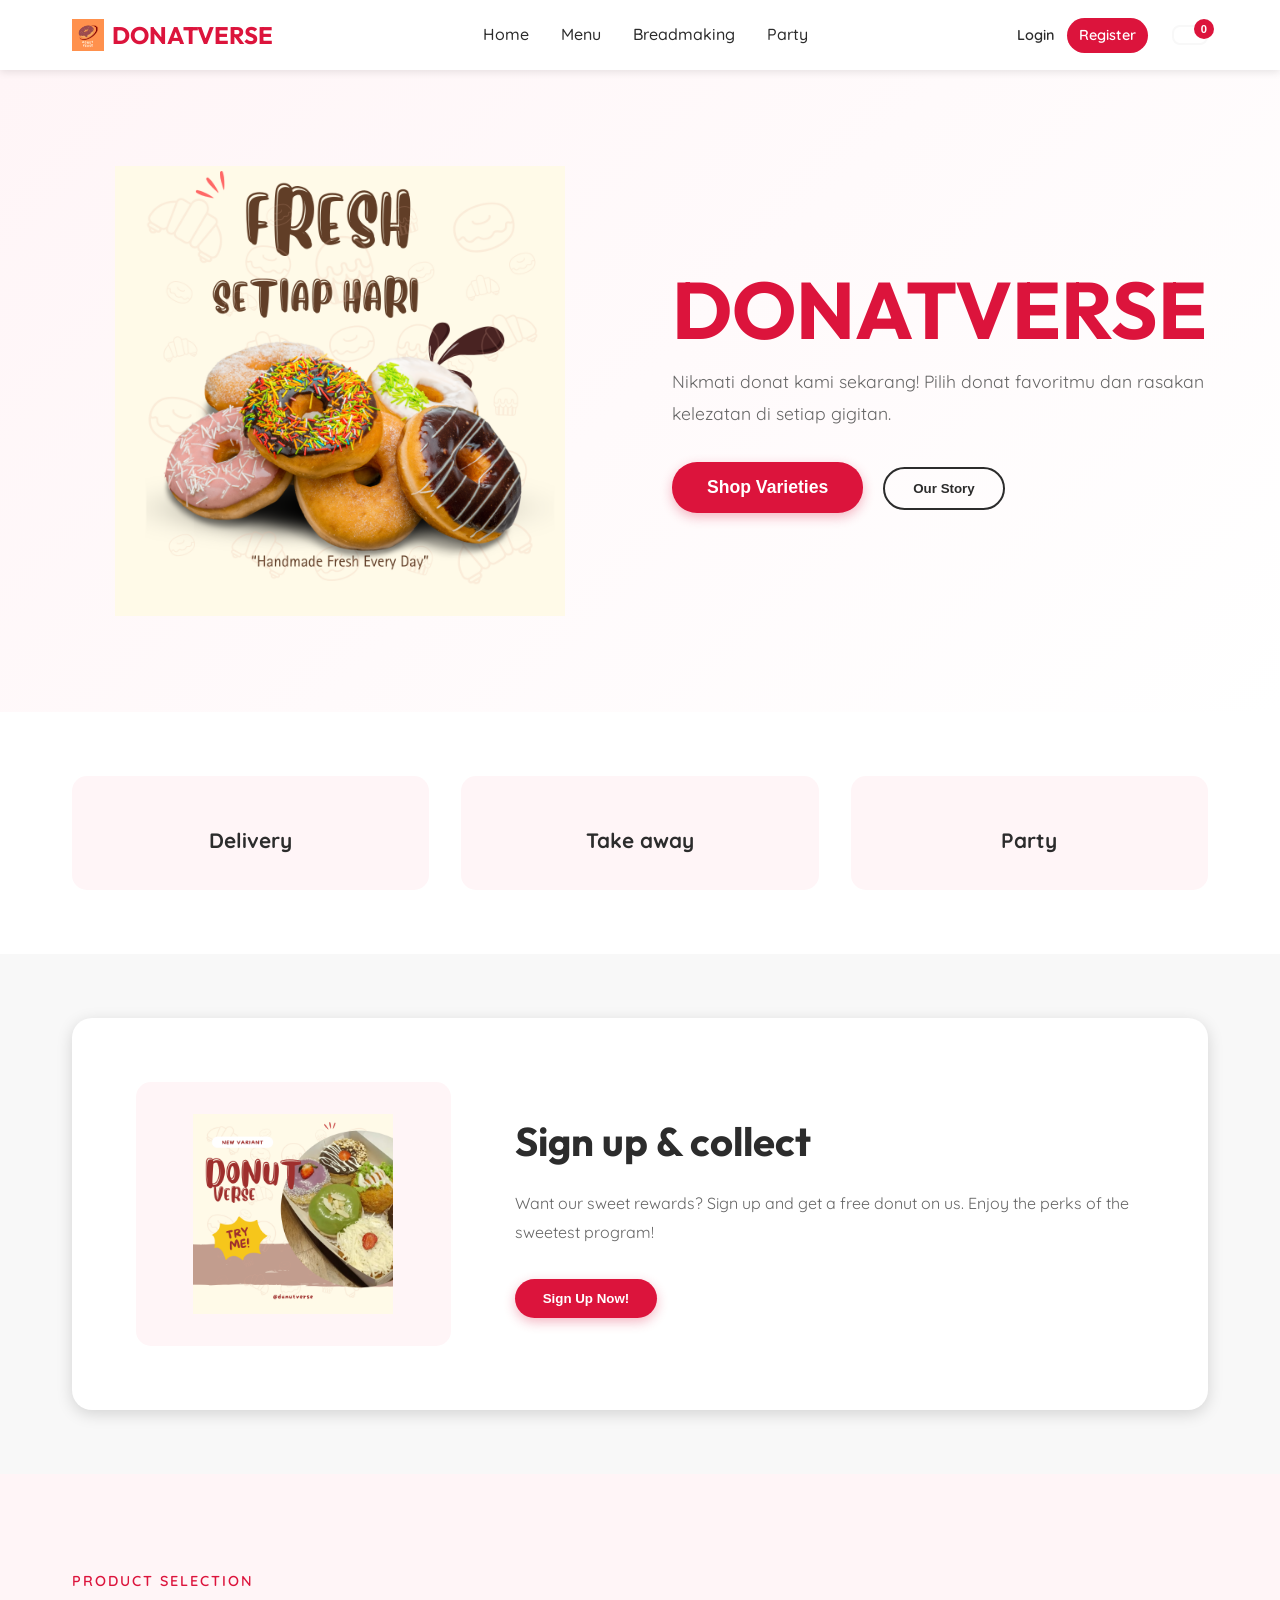
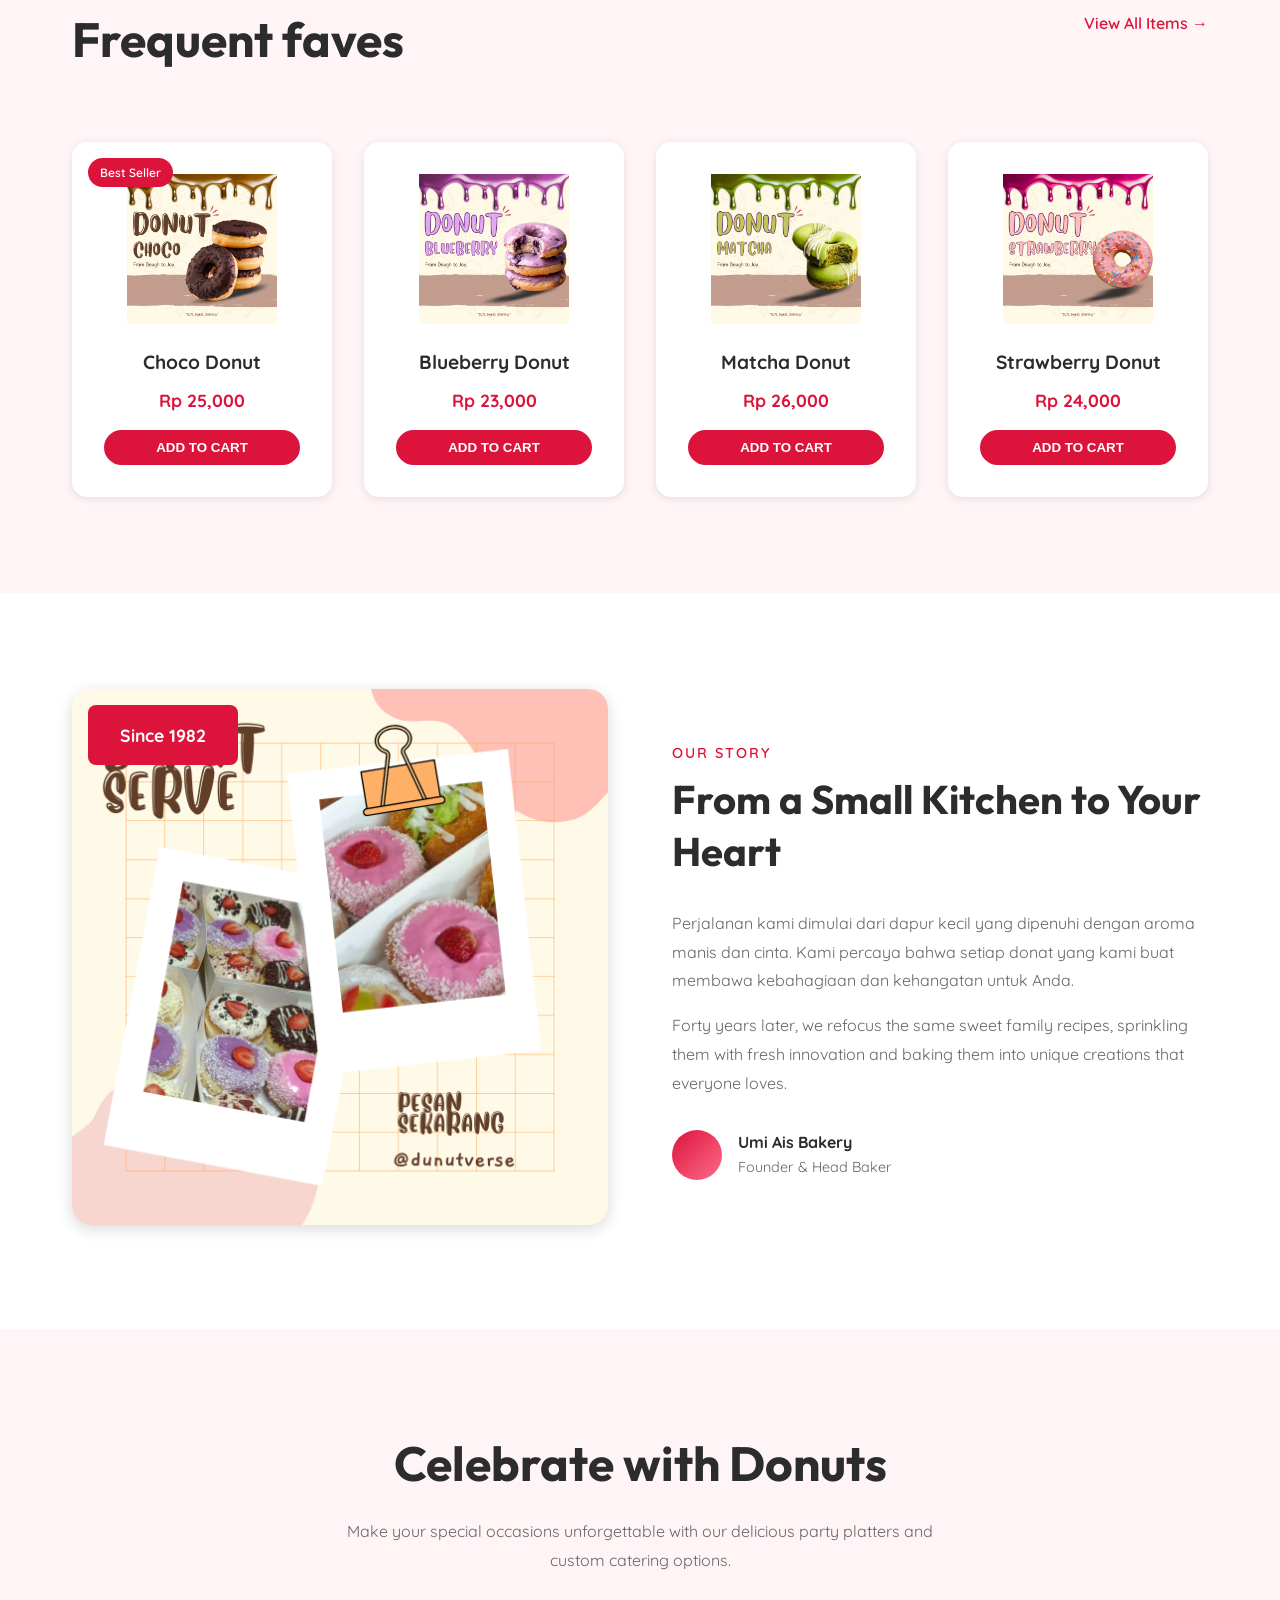
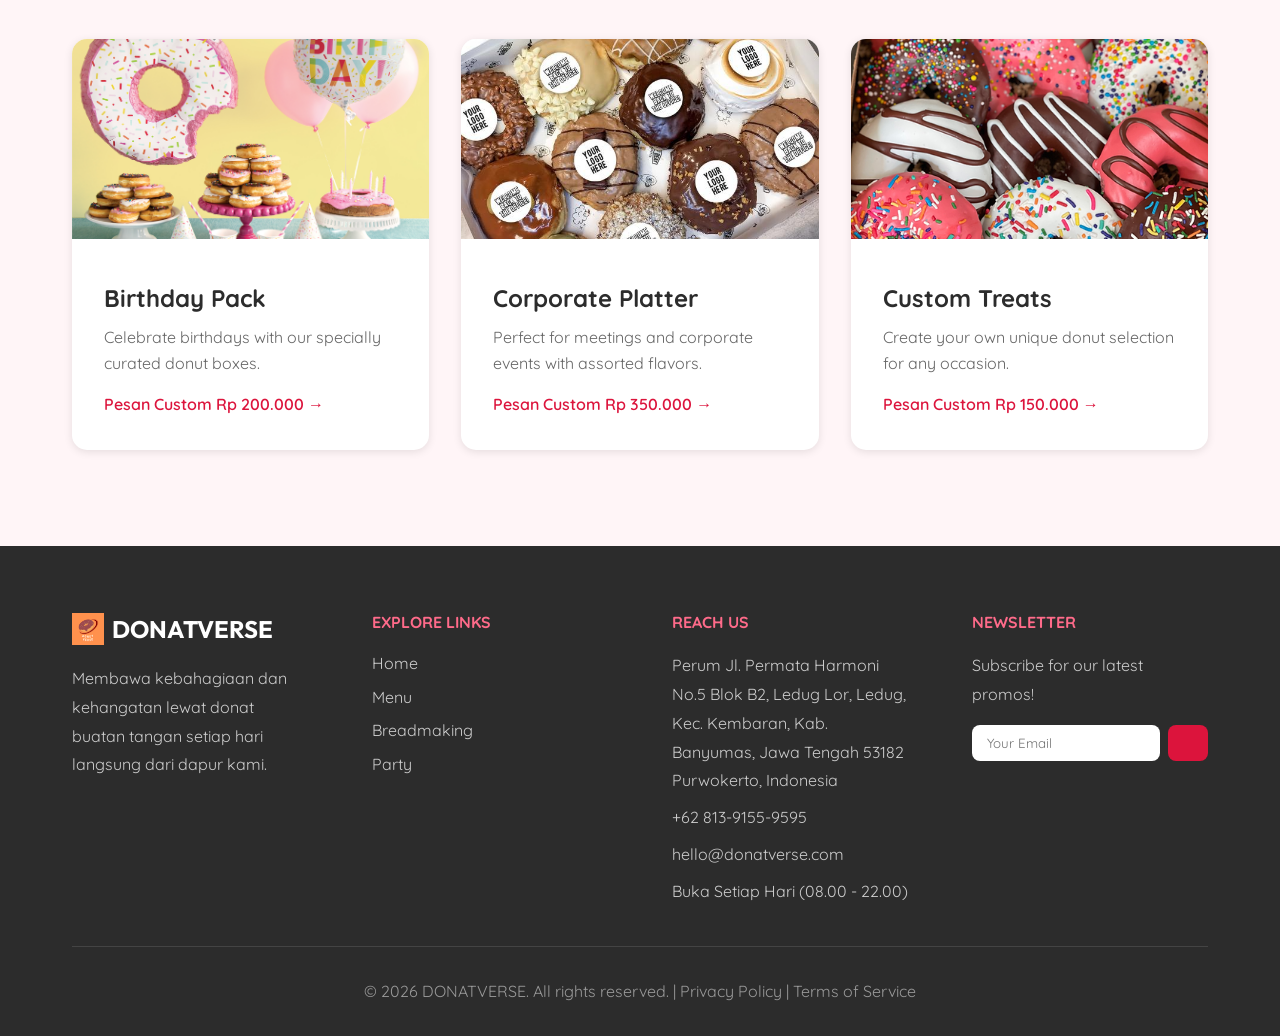
==== checkout/checkout.html @ 4e00ac97 "homepage.css, hompage.html, homepage.js" ====
<!DOCTYPE html>
<html lang="id">
<head>
    <meta charset="UTF-8">
    <meta name="viewport" content="width=device-width, initial-scale=1.0">
    <title>Checkout - DONATVERSE</title>
    <link href="https://fonts.googleapis.com/css2?family=Outfit:wght@400;600;700;800&family=Quicksand:wght@400;500;600;700&display=swap" rel="stylesheet">
    <link rel="stylesheet" href="../homepage.css">
    <link rel="stylesheet" href="checkout.css">
    <script src="https://kit.fontawesome.com/6fc9985251.js" crossorigin="anonymous"></script>
</head>
<body>
    <nav class="navbar">
        <div class="container">
            <div class="nav-logo">
                <a href="../homepage.html" style="display:flex; align-items:center; text-decoration:none; color:inherit; gap:10px;">
                    <img src="../img/logo.png" alt="Donut Icon" style="width:40px;">
                    <span class="logo-text">DONATVERSE</span>
                </a>
            </div>
            <div class="nav-actions">
                <a href="../homepage.html" style="font-weight: 600; text-decoration: none; color: var(--dark-text);">&larr; Back to Shop</a>
            </div>
        </div>
    </nav>

    <div class="checkout-container">
        <h2>Complete Your Checkout</h2>
        <p style="margin-bottom: 2rem; color: #666; max-width:500px; margin-left:auto; margin-right:auto;">Silakan lengkapi data pengiriman kamu di bawah ini. Pastikan pesanan donat sudah benar. Pembayaran dilakukan ketika donat sampai (COD).</p>
        
        <div class="order-card" style="margin: 0 auto; max-width: 600px; text-align: left;">
            <form class="order-form" id="checkoutForm" action="https://formspree.io/f/maqldwpq" method="POST">
                <div class="form-row">
                    <input type="text" name="full_name" placeholder="FULL NAME" required>
                    <input type="tel" name="phone_number" placeholder="PHONE NUMBER" required>
                </div>
                <input type="email" name="email" placeholder="EMAIL" required>
                <input type="text" name="address" placeholder="DELIVERY FULL ADDRESS" required>
                <textarea name="order_details" id="orderDetails" rows="8" readonly required style="background-color: #f9f9f9; color:#555; cursor: not-allowed; outline:none; resize:none;" title="Order Summary tidak bisa diubah karena diambil otomatis dari keranjang belanja"></textarea>
                <button type="submit" class="btn-submit" style="width:100%; border-radius:30px; font-size:1.1rem; letter-spacing:1px; margin-top:20px;">Submit Order (COD)</button>
            </form>
        </div>
    </div>
    
    <script src="checkout.js"></script>
</body>
</html>
---- homepage.css ----
/* ===============================================
   GLOBAL STYLES & RESET
   =============================================== */

* {
    margin: 0;
    padding: 0;
    box-sizing: border-box;
}

:root {
    /* Color Palette */
    --primary-color: #dc143c;
    --secondary-color: #ff6b8a;
    --accent-color: #87CEEB;
    --dark-text: #2c2c2c;
    --light-text: #666;
    --bg-light: #fff5f7;
    --white: #ffffff;
    --light-gray: #f8f8f8;
    
    /* Typography */
    --font-primary: 'Outfit', sans-serif;
    --font-secondary: 'Quicksand', sans-serif;
    
    /* Spacing */
    --spacing-xs: 0.5rem;
    --spacing-sm: 1rem;
    --spacing-md: 2rem;
    --spacing-lg: 4rem;
    --spacing-xl: 6rem;
    
    /* Border Radius */
    --radius-sm: 8px;
    --radius-md: 15px;
    --radius-lg: 20px;
    
    /* Shadows */
    --shadow-sm: 0 2px 8px rgba(0, 0, 0, 0.1);
    --shadow-md: 0 4px 16px rgba(0, 0, 0, 0.15);
    --shadow-lg: 0 8px 32px rgba(0, 0, 0, 0.2);
}

body {
    font-family: var(--font-secondary);
    color: var(--dark-text);
    line-height: 1.6;
    overflow-x: hidden;
}

.container {
    max-width: 1200px;
    margin: 0 auto;
    padding: 0 var(--spacing-md);
}

/* ===============================================
   NAVIGATION BAR
   =============================================== */

.navbar {
    background: var(--white);
    padding: var(--spacing-sm) 0;
    box-shadow: var(--shadow-sm);
    position: sticky;
    top: 0;
    z-index: 1000;
}

.navbar .container {
    display: flex;
    justify-content: space-between;
    align-items: center;
}

.nav-logo {
    display: flex;
    align-items: center;
    gap: var(--spacing-xs);
}

.nav-logo img {
    width: 32px;
    height: 32px;
}

.logo-text {
    font-family: var(--font-primary);
    font-size: 1.5rem;
    font-weight: bold;
    color: var(--primary-color);
}

.nav-menu {
    display: flex;
    list-style: none;
    gap: var(--spacing-md);
}

.nav-menu a {
    text-decoration: none;
    color: var(--dark-text);
    font-weight: 500;
    transition: color 0.3s ease;
}

.nav-menu a:hover {
    color: var(--primary-color);
}

.nav-actions {
    display: flex;
    gap: var(--spacing-sm);
    align-items: center;
}

.btn-icon {
    background: var(--white);
    border: 2px solid var(--light-gray);
    padding: var(--spacing-xs) var(--spacing-sm);
    border-radius: var(--radius-sm);
    cursor: pointer;
    font-size: 1.2rem;
    position: relative;
    transition: all 0.3s ease;
}

.mobile-menu-btn {
    display: none;
}

.btn-icon:hover {
    border-color: var(--primary-color);
    transform: scale(1.05);
}

.cart-count {
    position: absolute;
    top: -8px;
    right: -8px;
    background: var(--primary-color);
    color: white;
    border-radius: 50%;
    width: 20px;
    height: 20px;
    display: flex;
    align-items: center;
    justify-content: center;
    font-size: 0.7rem;
    font-weight: bold;
}

/* ===============================================
   BUTTONS
   =============================================== */

.btn-primary {
    background: var(--primary-color);
    color: white;
    border: none;
    padding: 12px 28px;
    border-radius: 25px;
    cursor: pointer;
    font-weight: 600;
    transition: all 0.3s ease;
    box-shadow: 0 4px 12px rgba(220, 20, 60, 0.3);
}

.btn-primary:hover {
    background: #b01030;
    transform: translateY(-2px);
    box-shadow: 0 6px 16px rgba(220, 20, 60, 0.4);
}

.btn-large {
    padding: 15px 35px;
    font-size: 1.1rem;
}

.btn-secondary {
    background: transparent;
    color: var(--dark-text);
    border: 2px solid var(--dark-text);
    padding: 12px 28px;
    border-radius: 25px;
    cursor: pointer;
    font-weight: 600;
    transition: all 0.3s ease;
    margin-left: var(--spacing-sm);
}

.btn-secondary:hover {
    background: var(--dark-text);
    color: white;
    transform: translateY(-2px);
}

/* ===============================================
   HERO SECTION
   =============================================== */

.hero {
    padding: var(--spacing-xl) 0;
    background: linear-gradient(135deg, var(--bg-light) 0%, white 100%);
}

.hero-content {
    display: grid;
    grid-template-columns: 1fr 1fr;
    gap: var(--spacing-lg);
    align-items: center;
}

.hero-title {
    font-family: var(--font-primary);
    font-size: 5rem;
    color: var(--primary-color);
    font-weight: bold;
    line-height: 1;
    margin-bottom: var(--spacing-sm);
}

.hero-description {
    font-size: 1.1rem;
    color: var(--light-text);
    margin-bottom: var(--spacing-md);
    line-height: 1.8;
}

.hero-image {
    position: relative;
    display: flex;
    justify-content: center;
    align-items: center;
}

.hero-bg {
    position: absolute;
    width: 400px;
    height: 400px;
    background: var(--accent-color);
    border-radius: var(--radius-lg);
    z-index: 0;
}

.hero-image img {
    width: 100%;
    max-width: 450px;
    position: relative;
    z-index: 1;
    animation: float 3s ease-in-out infinite;
}

@keyframes float {
    0%, 100% { transform: translateY(0); }
    50% { transform: translateY(-20px); }
}

/* ===============================================
   SERVICES SECTION
   =============================================== */

.services {
    padding: var(--spacing-lg) 0;
    background: white;
}

.services .container {
    display: grid;
    grid-template-columns: repeat(3, 1fr);
    gap: var(--spacing-md);
}

.service-card {
    background: var(--bg-light);
    padding: var(--spacing-md);
    border-radius: var(--radius-md);
    text-align: center;
    transition: all 0.3s ease;
}

.service-card:hover {
    transform: translateY(-5px);
    box-shadow: var(--shadow-md);
}

.service-icon {
    font-size: 3rem;
    margin-bottom: var(--spacing-sm);
}

.service-card h3 {
    font-size: 1.3rem;
    color: var(--dark-text);
}

.signup-section {
    padding: var(--spacing-lg) 0;
    background: var(--light-gray);
}

.signup-card {
    display: grid;
    grid-template-columns: 1fr 2fr;
    gap: var(--spacing-lg);
    background: white;
    border-radius: var(--radius-lg);
    padding: var(--spacing-lg);
    box-shadow: var(--shadow-md);
    align-items: center;
}

.signup-image {
    background: #fff5f7;
    border-radius: var(--radius-md);
    padding: var(--spacing-md);
    display: flex;
    justify-content: center;
    align-items: center;
    box-shadow: #2c2c2c;
}

.signup-image img {
    width: 100%;
    max-width: 200px;
}

.signup-content h2 {
    font-family: var(--font-primary);
    font-size: 2.5rem;
    margin-bottom: var(--spacing-sm);
    color: var(--dark-text);
}

.signup-content p {
    color: var(--light-text);
    margin-bottom: var(--spacing-md);
    line-height: 1.8;
}

.products {
    padding: var(--spacing-xl) 0;
    background: var(--bg-light);
}

.section-header {
    display: flex;
    justify-content: space-between;
    align-items: center;
    margin-bottom: var(--spacing-lg);
}

.section-subtitle {
    color: var(--primary-color);
    font-weight: 600;
    letter-spacing: 2px;
    font-size: 0.9rem;
    margin-bottom: var(--spacing-xs);
}

.section-title {
    font-family: var(--font-primary);
    font-size: 3rem;
    color: var(--dark-text);
}

.view-all {
    color: var(--primary-color);
    text-decoration: none;
    font-weight: 600;
    transition: all 0.3s ease;
}

.view-all:hover {
    transform: translateX(5px);
}

.product-grid {
    display: grid;
    grid-template-columns: repeat(4, 1fr);
    gap: var(--spacing-md);
}

.product-card {
    background: white;
    border-radius: var(--radius-md);
    padding: var(--spacing-md);
    text-align: center;
    transition: all 0.3s ease;
    position: relative;
    box-shadow: var(--shadow-sm);
}

.product-card:hover {
    transform: translateY(-10px);
    box-shadow: var(--shadow-lg);
}

.product-badge {
    position: absolute;
    top: var(--spacing-sm);
    left: var(--spacing-sm);
    background: var(--primary-color);
    color: white;
    padding: 5px 12px;
    border-radius: 20px;
    font-size: 0.75rem;
    font-weight: 600;
}

.product-card img {
    width: 100%;
    max-width: 150px;
    margin-bottom: var(--spacing-sm);
}

.product-name {
    font-size: 1.2rem;
    margin-bottom: var(--spacing-xs);
    color: var(--dark-text);
}

.product-price {
    font-size: 1.1rem;
    color: var(--primary-color);
    font-weight: bold;
    margin-bottom: var(--spacing-sm);
}

.btn-cart {
    background: var(--primary-color);
    color: white;
    border: none;
    padding: 10px 20px;
    border-radius: 20px;
    cursor: pointer;
    font-weight: 600;
    width: 100%;
    transition: all 0.3s ease;
}

.btn-cart:hover {
    background: #b01030;
    transform: scale(1.05);
}

.story-section {
    padding: var(--spacing-xl) 0;
    background: white;
}

.story-content {
    display: grid;
    grid-template-columns: 1fr 1fr;
    gap: var(--spacing-lg);
    align-items: center;
}

.story-image {
    position: relative;
}

.since-badge {
    position: absolute;
    top: var(--spacing-sm);
    left: var(--spacing-sm);
    background: var(--primary-color);
    color: white;
    padding: var(--spacing-sm) var(--spacing-md);
    border-radius: var(--radius-sm);
    font-weight: bold;
    font-size: 1.1rem;
    z-index: 10;
}

.story-image img {
    width: 100%;
    border-radius: var(--radius-lg);
    box-shadow: var(--shadow-md);
}

.story-subtitle {
    color: var(--primary-color);
    font-weight: 600;
    letter-spacing: 2px;
    font-size: 0.9rem;
    margin-bottom: var(--spacing-xs);
}

.story-title {
    font-family: var(--font-primary);
    font-size: 2.5rem;
    margin-bottom: var(--spacing-md);
    color: var(--dark-text);
    line-height: 1.3;
}

.story-description {
    color: var(--light-text);
    margin-bottom: var(--spacing-sm);
    line-height: 1.8;
}

.story-author {
    display: flex;
    align-items: center;
    gap: var(--spacing-sm);
    margin-top: var(--spacing-md);
}

.author-avatar {
    width: 50px;
    height: 50px;
    border-radius: 50%;
    background: linear-gradient(135deg, var(--primary-color), var(--secondary-color));
}

.author-name {
    font-weight: bold;
    color: var(--dark-text);
}

.author-title {
    font-size: 0.9rem;
    color: var(--light-text);
}

.celebrate-section {
    padding: var(--spacing-xl) 0;
    background: var(--bg-light);
}

.section-title-center {
    font-family: var(--font-primary);
    font-size: 3rem;
    text-align: center;
    margin-bottom: var(--spacing-sm);
    color: var(--dark-text);
}

.section-description-center {
    text-align: center;
    color: var(--light-text);
    max-width: 600px;
    margin: 0 auto var(--spacing-lg);
    line-height: 1.8;
}

.celebrate-grid {
    display: grid;
    grid-template-columns: repeat(3, 1fr);
    gap: var(--spacing-md);
}

.celebrate-card {
    background: white;
    border-radius: var(--radius-md);
    overflow: hidden;
    box-shadow: var(--shadow-sm);
    transition: all 0.3s ease;
}

.celebrate-card:hover {
    transform: translateY(-10px);
    box-shadow: var(--shadow-lg);
}

.celebrate-card img {
    width: 100%;
    height: 200px;
    object-fit: cover;
}

.celebrate-info {
    padding: var(--spacing-md);
}

.celebrate-info h3 {
    font-size: 1.5rem;
    margin-bottom: var(--spacing-xs);
    color: var(--dark-text);
}

.celebrate-info p {
    color: var(--light-text);
    margin-bottom: var(--spacing-sm);
    line-height: 1.6;
}

.celebrate-link {
    color: var(--primary-color);
    text-decoration: none;
    font-weight: 600;
    transition: all 0.3s ease;
}

.celebrate-link:hover {
    transform: translateX(5px);
    display: inline-block;
}

/* ===============================================
   ORDER FORM SECTION
   =============================================== */

.order-section {
    padding: var(--spacing-xl) 0;
    background: white;
}

.order-card {
    max-width: 600px;
    margin: 0 auto;
    background: var(--bg-light);
    padding: var(--spacing-lg);
    border-radius: var(--radius-lg);
    box-shadow: var(--shadow-md);
    text-align: center;
}

.order-icon {
    font-size: 3rem;
    margin-bottom: var(--spacing-sm);
}

.order-card h2 {
    font-family: var(--font-primary);
    font-size: 2.5rem;
    margin-bottom: var(--spacing-md);
    color: var(--dark-text);
}

.order-form {
    display: flex;
    flex-direction: column;
    gap: var(--spacing-sm);
}

.form-row {
    display: grid;
    grid-template-columns: 1fr 1fr;
    gap: var(--spacing-sm);
}

.order-form input,
.order-form textarea {
    padding: 15px;
    border: 2px solid #e0e0e0;
    border-radius: var(--radius-sm);
    font-family: var(--font-secondary);
    font-size: 1rem;
    transition: all 0.3s ease;
}

.order-form input:focus,
.order-form textarea:focus {
    outline: none;
    border-color: var(--primary-color);
    box-shadow: 0 0 0 3px rgba(220, 20, 60, 0.1);
}

.btn-submit {
    background: var(--primary-color);
    color: white;
    border: none;
    padding: 15px;
    border-radius: 25px;
    font-size: 1.1rem;
    font-weight: 600;
    cursor: pointer;
    transition: all 0.3s ease;
    margin-top: var(--spacing-sm);
}

.btn-submit:hover {
    background: #b01030;
    transform: translateY(-2px);
    box-shadow: var(--shadow-md);
}

/* ===============================================
   FOOTER
   =============================================== */

.footer {
    background: var(--dark-text);
    color: white;
    padding: var(--spacing-lg) 0 var(--spacing-md);
}

.footer-content {
    display: grid;
    grid-template-columns: repeat(4, 1fr);
    gap: var(--spacing-lg);
    margin-bottom: var(--spacing-md);
}

.footer-logo {
    display: flex;
    align-items: center;
    gap: var(--spacing-xs);
    margin-bottom: var(--spacing-sm);
}

.footer-logo img {
    width: 32px;
    height: 32px;
}

.footer-logo span {
    font-family: var(--font-primary);
    font-size: 1.5rem;
    font-weight: bold;
}

.footer-column h4 {
    margin-bottom: var(--spacing-sm);
    color: var(--secondary-color);
}

.footer-column p {
    color: #ccc;
    line-height: 1.8;
    margin-bottom: var(--spacing-xs);
}

.footer-column ul {
    list-style: none;
}

.footer-column ul li {
    margin-bottom: var(--spacing-xs);
}

.footer-column a {
    color: #ccc;
    text-decoration: none;
    transition: color 0.3s ease;
}

.footer-column a:hover {
    color: var(--secondary-color);
}

.newsletter-form {
    display: flex;
    gap: var(--spacing-xs);
    margin-top: var(--spacing-sm);
}

.newsletter-form input {
    flex: 1;
    padding: 10px 15px;
    border: none;
    border-radius: var(--radius-sm);
    font-family: var(--font-secondary);
}

.newsletter-form button {
    background: var(--primary-color);
    color: white;
    border: none;
    padding: 10px 20px;
    border-radius: var(--radius-sm);
    cursor: pointer;
    font-size: 1.2rem;
    transition: all 0.3s ease;
}

.newsletter-form button:hover {
    background: var(--secondary-color);
}

.footer-bottom {
    text-align: center;
    padding-top: var(--spacing-md);
    border-top: 1px solid #444;
    color: #999;
}

/* ===============================================
   RESPONSIVE DESIGN
   =============================================== */

@media (max-width: 1024px) {
    .hero-content,
    .story-content {
        grid-template-columns: 1fr;
    }
    
    .product-grid {
        grid-template-columns: repeat(2, 1fr);
    }
    
    .celebrate-grid {
        grid-template-columns: 1fr;
    }
    
    .footer-content {
        grid-template-columns: repeat(2, 1fr);
    }
}

@media (max-width: 768px) {
    .mobile-menu-btn {
        display: block;
    }
    
    .nav-menu {
        position: absolute;
        top: 100%;
        left: 0;
        width: 100%;
        background: var(--white);
        flex-direction: column;
        padding: var(--spacing-md);
        box-shadow: var(--shadow-md);
        clip-path: polygon(0 0, 100% 0, 100% 0, 0 0);
        transition: clip-path 0.4s ease-out;
    }
    
    .nav-menu.active {
        clip-path: polygon(0 0, 100% 0, 100% 100%, 0 100%);
    }
    
    .hero-title {
        font-size: 3rem;
    }
    
    .product-grid {
        grid-template-columns: 1fr;
    }
    
    .services .container {
        grid-template-columns: 1fr;
    }
    
    .signup-card {
        grid-template-columns: 1fr;
    }
    
    .form-row {
        grid-template-columns: 1fr;
    }
    
    .footer-content {
        grid-template-columns: 1fr;
    }
}


@keyframes fadeIn {
    from {
        opacity: 0;
        transform: translateY(20px);
    }
    to {
        opacity: 1;
        transform: translateY(0);
    }
}

.product-card,
.service-card,
.celebrate-card {
    animation: fadeIn 0.6s ease-out;
}

/* Smooth scrolling */
html {
    scroll-behavior: smooth;
}

/* ===============================================
   CART MODAL INTERFACE
   =============================================== */

.cart-modal {
    position: fixed;
    top: 0;
    left: 0;
    width: 100%;
    height: 100%;
    background: rgba(0, 0, 0, 0.5);
    display: flex;
    justify-content: center;
    align-items: center;
    z-index: 2000;
    opacity: 0;
    visibility: hidden;
    transition: all 0.3s ease;
}

.cart-modal.active {
    opacity: 1;
    visibility: visible;
}

.cart-modal-content {
    background: var(--white);
    border-radius: var(--radius-md);
    width: 90%;
    max-width: 500px;
    max-height: 80vh;
    display: flex;
    flex-direction: column;
    transform: translateY(-20px) scale(0.95);
    transition: all 0.3s cubic-bezier(0.4, 0, 0.2, 1);
    box-shadow: var(--shadow-lg);
}

.cart-modal.active .cart-modal-content {
    transform: translateY(0) scale(1);
}

.cart-header {
    padding: var(--spacing-sm) var(--spacing-md);
    border-bottom: 1px solid var(--light-gray);
    display: flex;
    justify-content: space-between;
    align-items: center;
}

.cart-header h2 {
    font-family: var(--font-primary);
    font-size: 1.5rem;
    color: var(--dark-text);
}

.close-cart {
    background: none;
    border: none;
    font-size: 2rem;
    cursor: pointer;
    color: var(--light-text);
    transition: color 0.3s;
}

.close-cart:hover {
    color: var(--primary-color);
}

.cart-items {
    padding: var(--spacing-md);
    overflow-y: auto;
    flex: 1;
    display: flex;
    flex-direction: column;
    gap: var(--spacing-sm);
}

.cart-item {
    display: flex;
    justify-content: space-between;
    align-items: center;
    padding-bottom: var(--spacing-sm);
    border-bottom: 1px solid #eee;
}

.cart-item-info {
    flex: 1;
}

.cart-item-name {
    font-weight: 600;
    color: var(--dark-text);
}

.cart-item-price {
    color: var(--primary-color);
    font-size: 0.9rem;
}

.cart-item-controls {
    display: flex;
    align-items: center;
    gap: 10px;
}

.qty-btn {
    background: var(--light-gray);
    border: none;
    width: 25px;
    height: 25px;
    border-radius: 5px;
    cursor: pointer;
    font-weight: bold;
    display: flex;
    align-items: center;
    justify-content: center;
    transition: background 0.2s;
}

.qty-btn:hover {
    background: #e0e0e0;
}

.remove-btn {
    background: none;
    border: none;
    color: var(--primary-color);
    cursor: pointer;
    font-size: 0.9rem;
    margin-left: 10px;
}

.cart-footer {
    padding: var(--spacing-md);
    border-top: 1px solid var(--light-gray);
    background: #fafafa;
    border-radius: 0 0 var(--radius-md) var(--radius-md);
}

.cart-total {
    display: flex;
    justify-content: space-between;
    font-size: 1.2rem;
    font-weight: bold;
    margin-bottom: var(--spacing-sm);
    color: var(--dark-text);
}

.btn-checkout {
    width: 100%;
}

.empty-cart-msg {
    text-align: center;
    color: var(--light-text);
    padding: var(--spacing-md) 0;
}
---- checkout/checkout.css ----
.checkout-container {
    padding: 150px 20px 80px; /* space enough for fixed navbar */
    text-align: center;
    background: #fbf9f6;
    min-height: 100vh;
}
.order-card {
    background: white;
    padding: var(--spacing-lg);
    border-radius: var(--radius-md);
    box-shadow: var(--shadow-sm);
    position: relative;
    transition: transform 0.3s ease;
}
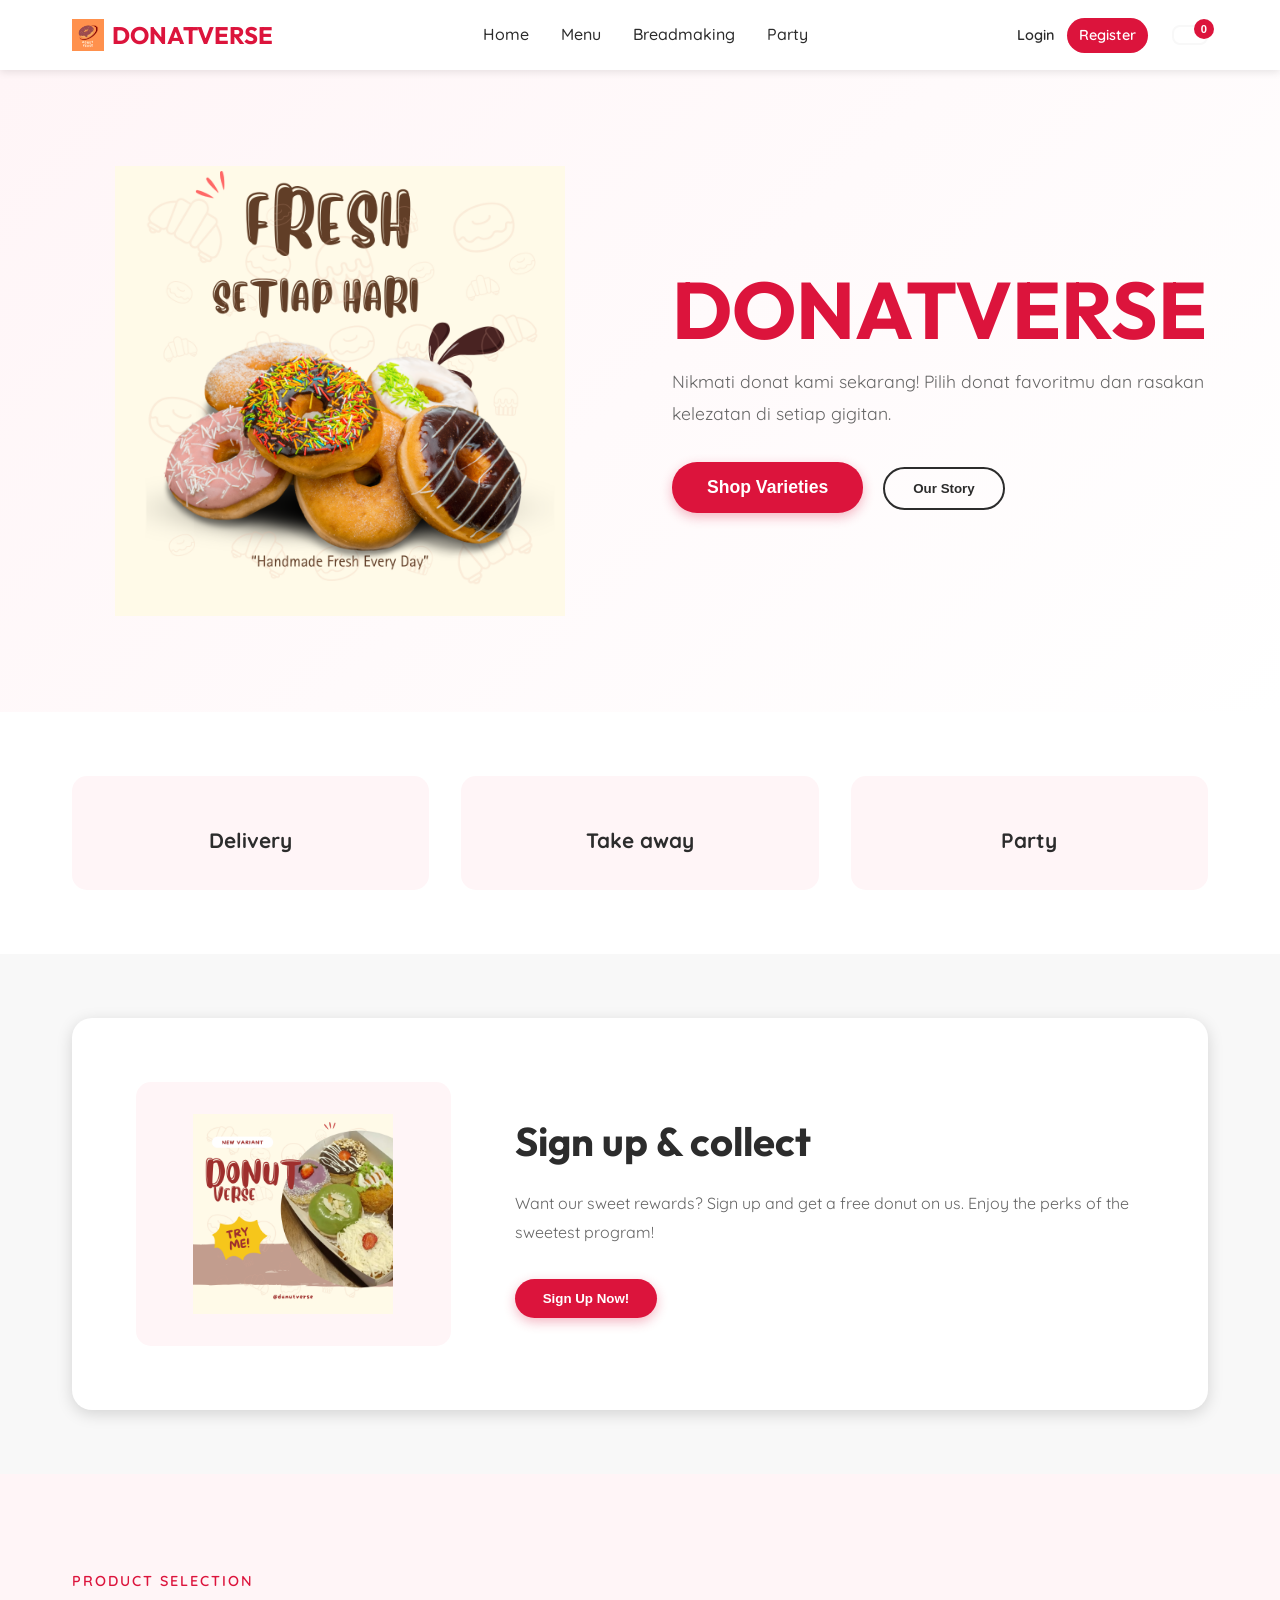
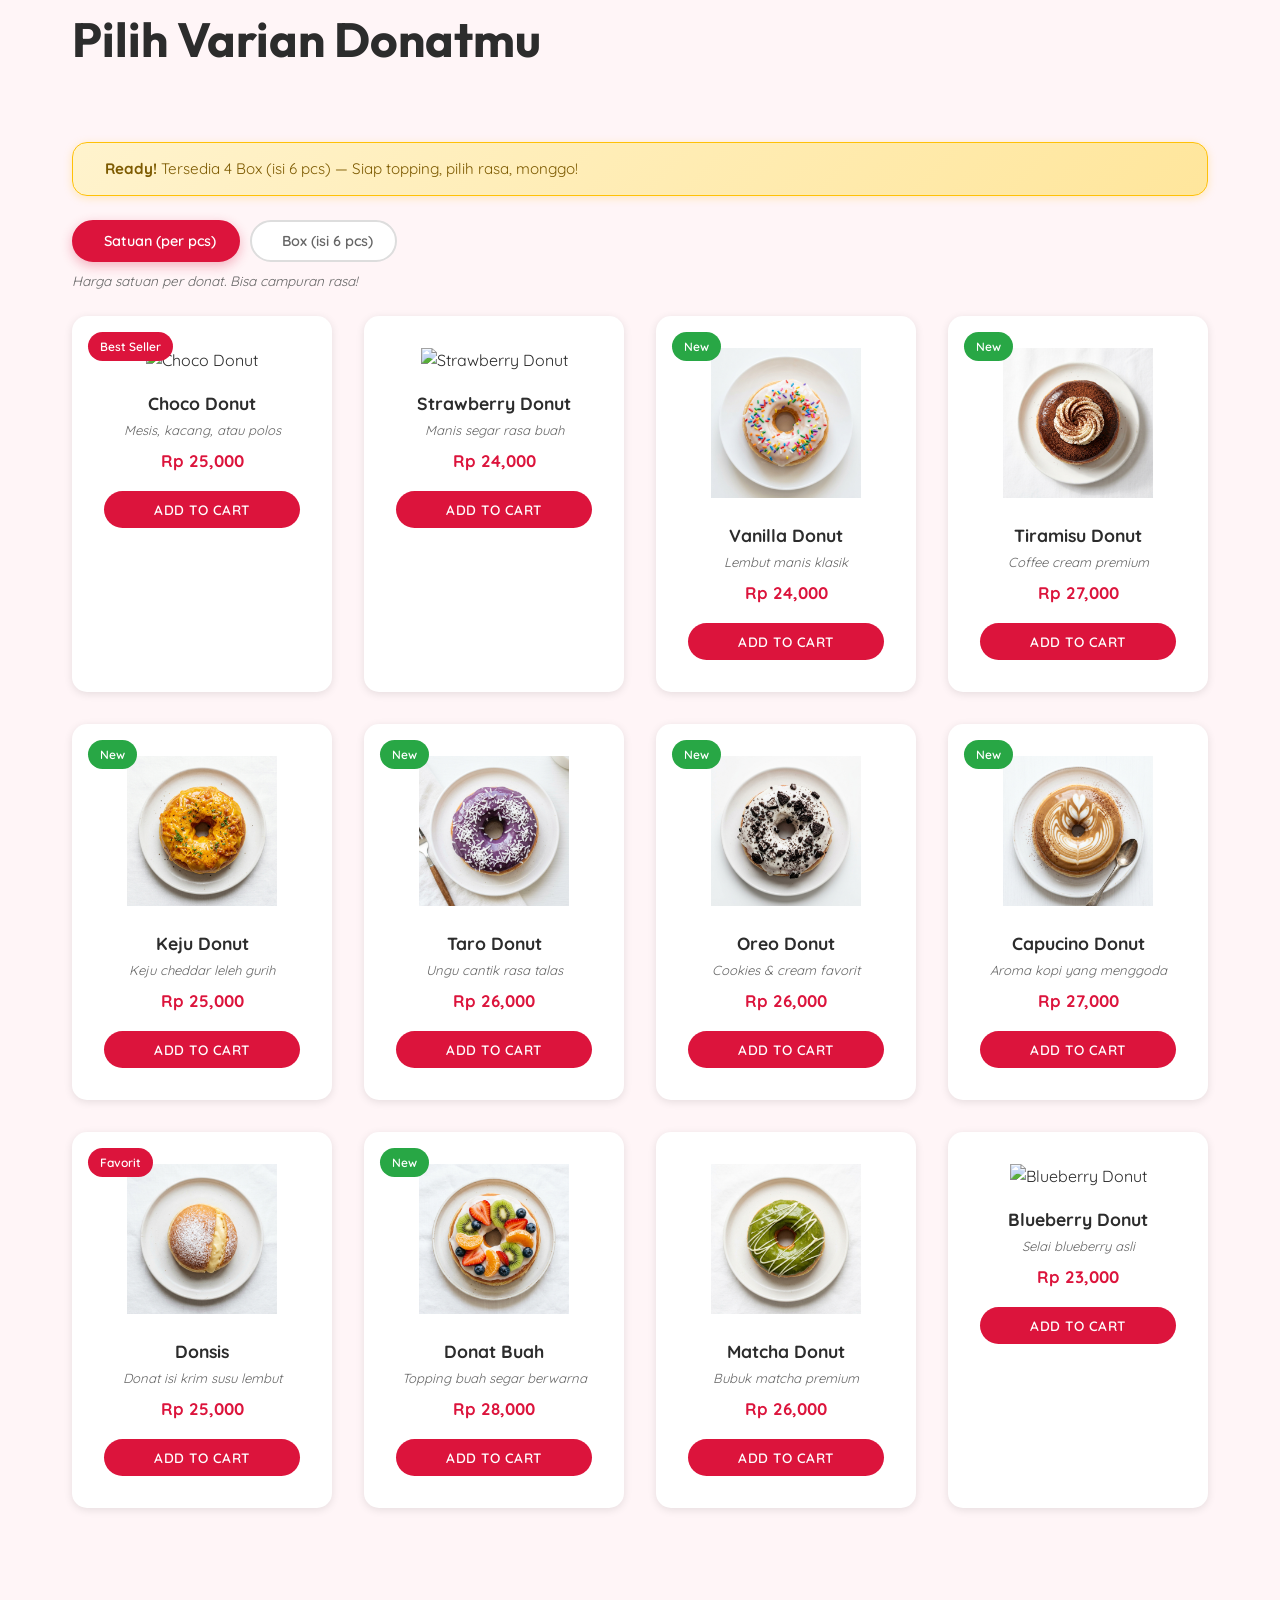
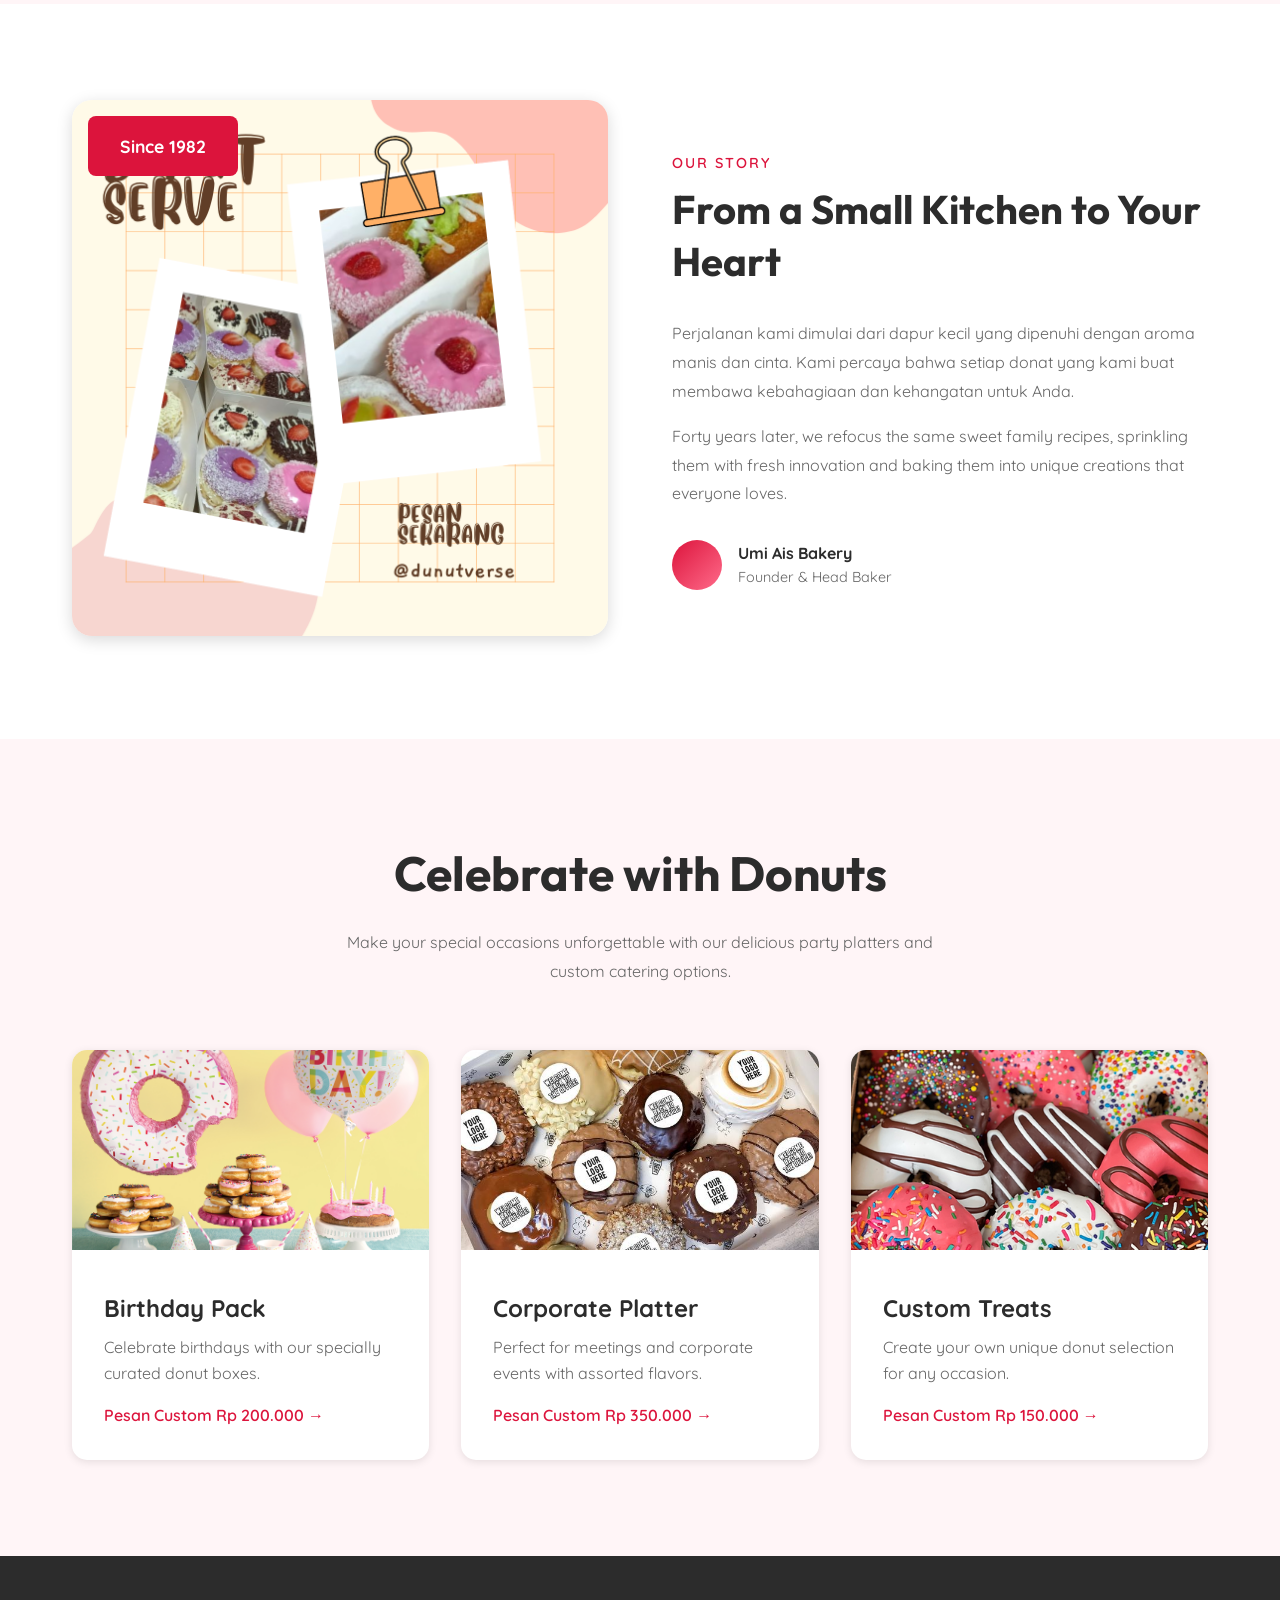
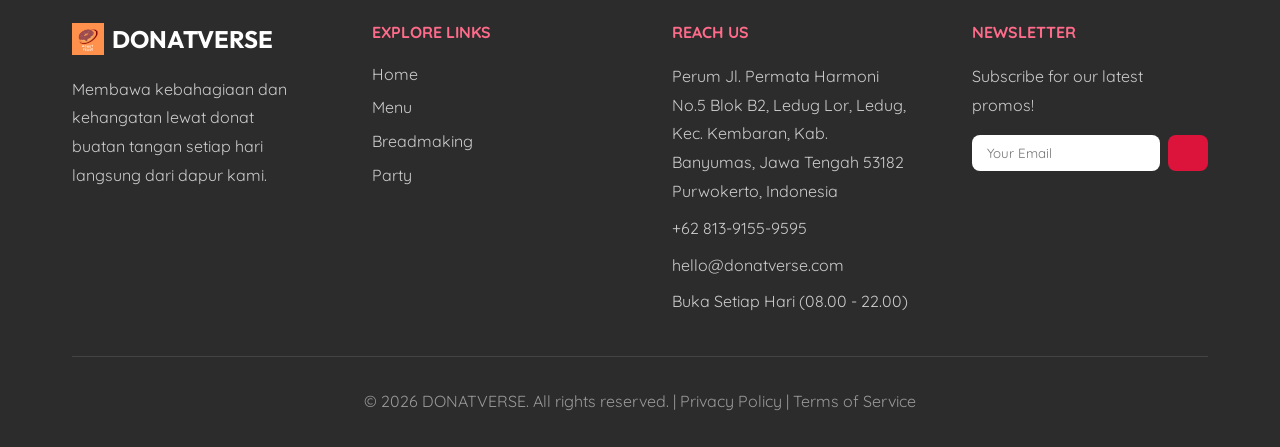
==== commit 5543aa8a: "sementara" ====
--- a/checkout/checkout.html
+++ b/checkout/checkout.html
@@ -5,7 +5,7 @@
     <meta name="viewport" content="width=device-width, initial-scale=1.0">
     <title>Checkout - DONATVERSE</title>
     <link href="https://fonts.googleapis.com/css2?family=Outfit:wght@400;600;700;800&family=Quicksand:wght@400;500;600;700&display=swap" rel="stylesheet">
-    <link rel="stylesheet" href="../homepage.css">
+    <link rel="stylesheet" href="../index.css">
     <link rel="stylesheet" href="checkout.css">
     <script src="https://kit.fontawesome.com/6fc9985251.js" crossorigin="anonymous"></script>
 </head>
@@ -13,13 +13,13 @@
     <nav class="navbar">
         <div class="container">
             <div class="nav-logo">
-                <a href="../homepage.html" style="display:flex; align-items:center; text-decoration:none; color:inherit; gap:10px;">
+                <a href="../index.html" style="display:flex; align-items:center; text-decoration:none; color:inherit; gap:10px;">
                     <img src="../img/logo.png" alt="Donut Icon" style="width:40px;">
                     <span class="logo-text">DONATVERSE</span>
                 </a>
             </div>
             <div class="nav-actions">
-                <a href="../homepage.html" style="font-weight: 600; text-decoration: none; color: var(--dark-text);">&larr; Back to Shop</a>
+                <a href="../index.html" style="font-weight: 600; text-decoration: none; color: var(--dark-text);">&larr; Back to Shop</a>
             </div>
         </div>
     </nav>
--- a/index.css
+++ b/index.css
@@ -0,0 +1,1110 @@
+/* ===============================================
+   GLOBAL STYLES & RESET
+   =============================================== */
+
+* {
+    margin: 0;
+    padding: 0;
+    box-sizing: border-box;
+}
+
+:root {
+    /* Color Palette */
+    --primary-color: #dc143c;
+    --secondary-color: #ff6b8a;
+    --accent-color: #87CEEB;
+    --dark-text: #2c2c2c;
+    --light-text: #666;
+    --bg-light: #fff5f7;
+    --white: #ffffff;
+    --light-gray: #f8f8f8;
+    
+    /* Typography */
+    --font-primary: 'Outfit', sans-serif;
+    --font-secondary: 'Quicksand', sans-serif;
+    
+    /* Spacing */
+    --spacing-xs: 0.5rem;
+    --spacing-sm: 1rem;
+    --spacing-md: 2rem;
+    --spacing-lg: 4rem;
+    --spacing-xl: 6rem;
+    
+    /* Border Radius */
+    --radius-sm: 8px;
+    --radius-md: 15px;
+    --radius-lg: 20px;
+    
+    /* Shadows */
+    --shadow-sm: 0 2px 8px rgba(0, 0, 0, 0.1);
+    --shadow-md: 0 4px 16px rgba(0, 0, 0, 0.15);
+    --shadow-lg: 0 8px 32px rgba(0, 0, 0, 0.2);
+}
+
+body {
+    font-family: var(--font-secondary);
+    color: var(--dark-text);
+    line-height: 1.6;
+    overflow-x: hidden;
+}
+
+.container {
+    max-width: 1200px;
+    margin: 0 auto;
+    padding: 0 var(--spacing-md);
+}
+
+/* ===============================================
+   NAVIGATION BAR
+   =============================================== */
+
+.navbar {
+    background: var(--white);
+    padding: var(--spacing-sm) 0;
+    box-shadow: var(--shadow-sm);
+    position: sticky;
+    top: 0;
+    z-index: 1000;
+}
+
+.navbar .container {
+    display: flex;
+    justify-content: space-between;
+    align-items: center;
+}
+
+.nav-logo {
+    display: flex;
+    align-items: center;
+    gap: var(--spacing-xs);
+}
+
+.nav-logo img {
+    width: 32px;
+    height: 32px;
+}
+
+.logo-text {
+    font-family: var(--font-primary);
+    font-size: 1.5rem;
+    font-weight: bold;
+    color: var(--primary-color);
+}
+
+.nav-menu {
+    display: flex;
+    list-style: none;
+    gap: var(--spacing-md);
+}
+
+.nav-menu a {
+    text-decoration: none;
+    color: var(--dark-text);
+    font-weight: 500;
+    transition: color 0.3s ease;
+}
+
+.nav-menu a:hover {
+    color: var(--primary-color);
+}
+
+.nav-actions {
+    display: flex;
+    gap: var(--spacing-sm);
+    align-items: center;
+}
+
+.btn-icon {
+    background: var(--white);
+    border: 2px solid var(--light-gray);
+    padding: var(--spacing-xs) var(--spacing-sm);
+    border-radius: var(--radius-sm);
+    cursor: pointer;
+    font-size: 1.2rem;
+    position: relative;
+    transition: all 0.3s ease;
+}
+
+.mobile-menu-btn {
+    display: none;
+}
+
+.btn-icon:hover {
+    border-color: var(--primary-color);
+    transform: scale(1.05);
+}
+
+.cart-count {
+    position: absolute;
+    top: -8px;
+    right: -8px;
+    background: var(--primary-color);
+    color: white;
+    border-radius: 50%;
+    width: 20px;
+    height: 20px;
+    display: flex;
+    align-items: center;
+    justify-content: center;
+    font-size: 0.7rem;
+    font-weight: bold;
+}
+
+/* ===============================================
+   BUTTONS
+   =============================================== */
+
+.btn-primary {
+    background: var(--primary-color);
+    color: white;
+    border: none;
+    padding: 12px 28px;
+    border-radius: 25px;
+    cursor: pointer;
+    font-weight: 600;
+    transition: all 0.3s ease;
+    box-shadow: 0 4px 12px rgba(220, 20, 60, 0.3);
+}
+
+.btn-primary:hover {
+    background: #b01030;
+    transform: translateY(-2px);
+    box-shadow: 0 6px 16px rgba(220, 20, 60, 0.4);
+}
+
+.btn-large {
+    padding: 15px 35px;
+    font-size: 1.1rem;
+}
+
+.btn-secondary {
+    background: transparent;
+    color: var(--dark-text);
+    border: 2px solid var(--dark-text);
+    padding: 12px 28px;
+    border-radius: 25px;
+    cursor: pointer;
+    font-weight: 600;
+    transition: all 0.3s ease;
+    margin-left: var(--spacing-sm);
+}
+
+.btn-secondary:hover {
+    background: var(--dark-text);
+    color: white;
+    transform: translateY(-2px);
+}
+
+/* ===============================================
+   HERO SECTION
+   =============================================== */
+
+.hero {
+    padding: var(--spacing-xl) 0;
+    background: linear-gradient(135deg, var(--bg-light) 0%, white 100%);
+}
+
+.hero-content {
+    display: grid;
+    grid-template-columns: 1fr 1fr;
+    gap: var(--spacing-lg);
+    align-items: center;
+}
+
+.hero-title {
+    font-family: var(--font-primary);
+    font-size: 5rem;
+    color: var(--primary-color);
+    font-weight: bold;
+    line-height: 1;
+    margin-bottom: var(--spacing-sm);
+}
+
+.hero-description {
+    font-size: 1.1rem;
+    color: var(--light-text);
+    margin-bottom: var(--spacing-md);
+    line-height: 1.8;
+}
+
+.hero-image {
+    position: relative;
+    display: flex;
+    justify-content: center;
+    align-items: center;
+}
+
+.hero-bg {
+    position: absolute;
+    width: 400px;
+    height: 400px;
+    background: var(--accent-color);
+    border-radius: var(--radius-lg);
+    z-index: 0;
+}
+
+.hero-image img {
+    width: 100%;
+    max-width: 450px;
+    position: relative;
+    z-index: 1;
+    animation: float 3s ease-in-out infinite;
+}
+
+@keyframes float {
+    0%, 100% { transform: translateY(0); }
+    50% { transform: translateY(-20px); }
+}
+
+/* ===============================================
+   SERVICES SECTION
+   =============================================== */
+
+.services {
+    padding: var(--spacing-lg) 0;
+    background: white;
+}
+
+.services .container {
+    display: grid;
+    grid-template-columns: repeat(3, 1fr);
+    gap: var(--spacing-md);
+}
+
+.service-card {
+    background: var(--bg-light);
+    padding: var(--spacing-md);
+    border-radius: var(--radius-md);
+    text-align: center;
+    transition: all 0.3s ease;
+}
+
+.service-card:hover {
+    transform: translateY(-5px);
+    box-shadow: var(--shadow-md);
+}
+
+.service-icon {
+    font-size: 3rem;
+    margin-bottom: var(--spacing-sm);
+}
+
+.service-card h3 {
+    font-size: 1.3rem;
+    color: var(--dark-text);
+}
+
+.signup-section {
+    padding: var(--spacing-lg) 0;
+    background: var(--light-gray);
+}
+
+.signup-card {
+    display: grid;
+    grid-template-columns: 1fr 2fr;
+    gap: var(--spacing-lg);
+    background: white;
+    border-radius: var(--radius-lg);
+    padding: var(--spacing-lg);
+    box-shadow: var(--shadow-md);
+    align-items: center;
+}
+
+.signup-image {
+    background: #fff5f7;
+    border-radius: var(--radius-md);
+    padding: var(--spacing-md);
+    display: flex;
+    justify-content: center;
+    align-items: center;
+    box-shadow: #2c2c2c;
+}
+
+.signup-image img {
+    width: 100%;
+    max-width: 200px;
+}
+
+.signup-content h2 {
+    font-family: var(--font-primary);
+    font-size: 2.5rem;
+    margin-bottom: var(--spacing-sm);
+    color: var(--dark-text);
+}
+
+.signup-content p {
+    color: var(--light-text);
+    margin-bottom: var(--spacing-md);
+    line-height: 1.8;
+}
+
+.products {
+    padding: var(--spacing-xl) 0;
+    background: var(--bg-light);
+}
+
+.section-header {
+    display: flex;
+    justify-content: space-between;
+    align-items: center;
+    margin-bottom: var(--spacing-lg);
+}
+
+.section-subtitle {
+    color: var(--primary-color);
+    font-weight: 600;
+    letter-spacing: 2px;
+    font-size: 0.9rem;
+    margin-bottom: var(--spacing-xs);
+}
+
+.section-title {
+    font-family: var(--font-primary);
+    font-size: 3rem;
+    color: var(--dark-text);
+}
+
+.view-all {
+    color: var(--primary-color);
+    text-decoration: none;
+    font-weight: 600;
+    transition: all 0.3s ease;
+}
+
+.view-all:hover {
+    transform: translateX(5px);
+}
+
+.product-grid {
+    display: grid;
+    grid-template-columns: repeat(4, 1fr);
+    gap: var(--spacing-md);
+}
+
+.product-card {
+    background: white;
+    border-radius: var(--radius-md);
+    padding: var(--spacing-md);
+    text-align: center;
+    transition: all 0.3s ease;
+    position: relative;
+    box-shadow: var(--shadow-sm);
+}
+
+.product-card:hover {
+    transform: translateY(-10px);
+    box-shadow: var(--shadow-lg);
+}
+
+.product-badge {
+    position: absolute;
+    top: var(--spacing-sm);
+    left: var(--spacing-sm);
+    background: var(--primary-color);
+    color: white;
+    padding: 5px 12px;
+    border-radius: 20px;
+    font-size: 0.75rem;
+    font-weight: 600;
+}
+
+.new-badge {
+    background: #28a745;
+}
+
+.product-card img {
+    width: 100%;
+    max-width: 150px;
+    margin-bottom: var(--spacing-sm);
+}
+
+.product-name {
+    font-size: 1.1rem;
+    font-weight: 700;
+    margin-bottom: 4px;
+    color: var(--dark-text);
+}
+
+.product-desc {
+    font-size: 0.82rem;
+    color: var(--light-text);
+    margin-bottom: var(--spacing-xs);
+    font-style: italic;
+    line-height: 1.4;
+}
+
+.product-price {
+    font-size: 1.05rem;
+    color: var(--primary-color);
+    font-weight: bold;
+    margin-bottom: var(--spacing-sm);
+}
+
+.btn-cart {
+    background: var(--primary-color);
+    color: white;
+    border: none;
+    padding: 10px 20px;
+    border-radius: 20px;
+    cursor: pointer;
+    font-weight: 600;
+    width: 100%;
+    transition: all 0.3s ease;
+    font-family: var(--font-secondary);
+    font-size: 0.85rem;
+    letter-spacing: 0.5px;
+}
+
+.btn-cart:hover {
+    background: #b01030;
+    transform: scale(1.05);
+}
+
+/* Box Ready Banner */
+.box-ready-banner {
+    display: flex;
+    align-items: center;
+    gap: 12px;
+    background: linear-gradient(135deg, #fff3cd, #ffe69c);
+    border: 1.5px solid #ffc107;
+    border-radius: var(--radius-md);
+    padding: 14px 20px;
+    margin-bottom: 1.5rem;
+    font-size: 0.95rem;
+    color: #7d5a00;
+    box-shadow: 0 2px 8px rgba(255, 193, 7, 0.25);
+}
+
+.box-ready-banner i {
+    font-size: 1.4rem;
+    color: #e6a800;
+    flex-shrink: 0;
+}
+
+/* Order Type Toggle */
+.order-type-toggle {
+    display: flex;
+    gap: 10px;
+    margin-bottom: 8px;
+}
+
+.order-type-btn {
+    display: flex;
+    align-items: center;
+    gap: 8px;
+    padding: 10px 22px;
+    border-radius: 25px;
+    border: 2px solid #ddd;
+    background: white;
+    font-family: var(--font-secondary);
+    font-size: 0.9rem;
+    font-weight: 600;
+    cursor: pointer;
+    color: var(--light-text);
+    transition: all 0.25s ease;
+}
+
+.order-type-btn:hover {
+    border-color: var(--primary-color);
+    color: var(--primary-color);
+}
+
+.order-type-btn.active {
+    background: var(--primary-color);
+    border-color: var(--primary-color);
+    color: white;
+    box-shadow: 0 4px 12px rgba(220, 20, 60, 0.3);
+}
+
+.order-type-info {
+    font-size: 0.85rem;
+    color: var(--light-text);
+    margin-bottom: 1.5rem;
+    font-style: italic;
+}
+
+.story-section {
+    padding: var(--spacing-xl) 0;
+    background: white;
+}
+
+.story-content {
+    display: grid;
+    grid-template-columns: 1fr 1fr;
+    gap: var(--spacing-lg);
+    align-items: center;
+}
+
+.story-image {
+    position: relative;
+}
+
+.since-badge {
+    position: absolute;
+    top: var(--spacing-sm);
+    left: var(--spacing-sm);
+    background: var(--primary-color);
+    color: white;
+    padding: var(--spacing-sm) var(--spacing-md);
+    border-radius: var(--radius-sm);
+    font-weight: bold;
+    font-size: 1.1rem;
+    z-index: 10;
+}
+
+.story-image img {
+    width: 100%;
+    border-radius: var(--radius-lg);
+    box-shadow: var(--shadow-md);
+}
+
+.story-subtitle {
+    color: var(--primary-color);
+    font-weight: 600;
+    letter-spacing: 2px;
+    font-size: 0.9rem;
+    margin-bottom: var(--spacing-xs);
+}
+
+.story-title {
+    font-family: var(--font-primary);
+    font-size: 2.5rem;
+    margin-bottom: var(--spacing-md);
+    color: var(--dark-text);
+    line-height: 1.3;
+}
+
+.story-description {
+    color: var(--light-text);
+    margin-bottom: var(--spacing-sm);
+    line-height: 1.8;
+}
+
+.story-author {
+    display: flex;
+    align-items: center;
+    gap: var(--spacing-sm);
+    margin-top: var(--spacing-md);
+}
+
+.author-avatar {
+    width: 50px;
+    height: 50px;
+    border-radius: 50%;
+    background: linear-gradient(135deg, var(--primary-color), var(--secondary-color));
+}
+
+.author-name {
+    font-weight: bold;
+    color: var(--dark-text);
+}
+
+.author-title {
+    font-size: 0.9rem;
+    color: var(--light-text);
+}
+
+.celebrate-section {
+    padding: var(--spacing-xl) 0;
+    background: var(--bg-light);
+}
+
+.section-title-center {
+    font-family: var(--font-primary);
+    font-size: 3rem;
+    text-align: center;
+    margin-bottom: var(--spacing-sm);
+    color: var(--dark-text);
+}
+
+.section-description-center {
+    text-align: center;
+    color: var(--light-text);
+    max-width: 600px;
+    margin: 0 auto var(--spacing-lg);
+    line-height: 1.8;
+}
+
+.celebrate-grid {
+    display: grid;
+    grid-template-columns: repeat(3, 1fr);
+    gap: var(--spacing-md);
+}
+
+.celebrate-card {
+    background: white;
+    border-radius: var(--radius-md);
+    overflow: hidden;
+    box-shadow: var(--shadow-sm);
+    transition: all 0.3s ease;
+}
+
+.celebrate-card:hover {
+    transform: translateY(-10px);
+    box-shadow: var(--shadow-lg);
+}
+
+.celebrate-card img {
+    width: 100%;
+    height: 200px;
+    object-fit: cover;
+}
+
+.celebrate-info {
+    padding: var(--spacing-md);
+}
+
+.celebrate-info h3 {
+    font-size: 1.5rem;
+    margin-bottom: var(--spacing-xs);
+    color: var(--dark-text);
+}
+
+.celebrate-info p {
+    color: var(--light-text);
+    margin-bottom: var(--spacing-sm);
+    line-height: 1.6;
+}
+
+.celebrate-link {
+    color: var(--primary-color);
+    text-decoration: none;
+    font-weight: 600;
+    transition: all 0.3s ease;
+}
+
+.celebrate-link:hover {
+    transform: translateX(5px);
+    display: inline-block;
+}
+
+/* ===============================================
+   ORDER FORM SECTION
+   =============================================== */
+
+.order-section {
+    padding: var(--spacing-xl) 0;
+    background: white;
+}
+
+.order-card {
+    max-width: 600px;
+    margin: 0 auto;
+    background: var(--bg-light);
+    padding: var(--spacing-lg);
+    border-radius: var(--radius-lg);
+    box-shadow: var(--shadow-md);
+    text-align: center;
+}
+
+.order-icon {
+    font-size: 3rem;
+    margin-bottom: var(--spacing-sm);
+}
+
+.order-card h2 {
+    font-family: var(--font-primary);
+    font-size: 2.5rem;
+    margin-bottom: var(--spacing-md);
+    color: var(--dark-text);
+}
+
+.order-form {
+    display: flex;
+    flex-direction: column;
+    gap: var(--spacing-sm);
+}
+
+.form-row {
+    display: grid;
+    grid-template-columns: 1fr 1fr;
+    gap: var(--spacing-sm);
+}
+
+.order-form input,
+.order-form textarea {
+    padding: 15px;
+    border: 2px solid #e0e0e0;
+    border-radius: var(--radius-sm);
+    font-family: var(--font-secondary);
+    font-size: 1rem;
+    transition: all 0.3s ease;
+}
+
+.order-form input:focus,
+.order-form textarea:focus {
+    outline: none;
+    border-color: var(--primary-color);
+    box-shadow: 0 0 0 3px rgba(220, 20, 60, 0.1);
+}
+
+.btn-submit {
+    background: var(--primary-color);
+    color: white;
+    border: none;
+    padding: 15px;
+    border-radius: 25px;
+    font-size: 1.1rem;
+    font-weight: 600;
+    cursor: pointer;
+    transition: all 0.3s ease;
+    margin-top: var(--spacing-sm);
+}
+
+.btn-submit:hover {
+    background: #b01030;
+    transform: translateY(-2px);
+    box-shadow: var(--shadow-md);
+}
+
+/* ===============================================
+   FOOTER
+   =============================================== */
+
+.footer {
+    background: var(--dark-text);
+    color: white;
+    padding: var(--spacing-lg) 0 var(--spacing-md);
+}
+
+.footer-content {
+    display: grid;
+    grid-template-columns: repeat(4, 1fr);
+    gap: var(--spacing-lg);
+    margin-bottom: var(--spacing-md);
+}
+
+.footer-logo {
+    display: flex;
+    align-items: center;
+    gap: var(--spacing-xs);
+    margin-bottom: var(--spacing-sm);
+}
+
+.footer-logo img {
+    width: 32px;
+    height: 32px;
+}
+
+.footer-logo span {
+    font-family: var(--font-primary);
+    font-size: 1.5rem;
+    font-weight: bold;
+}
+
+.footer-column h4 {
+    margin-bottom: var(--spacing-sm);
+    color: var(--secondary-color);
+}
+
+.footer-column p {
+    color: #ccc;
+    line-height: 1.8;
+    margin-bottom: var(--spacing-xs);
+}
+
+.footer-column ul {
+    list-style: none;
+}
+
+.footer-column ul li {
+    margin-bottom: var(--spacing-xs);
+}
+
+.footer-column a {
+    color: #ccc;
+    text-decoration: none;
+    transition: color 0.3s ease;
+}
+
+.footer-column a:hover {
+    color: var(--secondary-color);
+}
+
+.newsletter-form {
+    display: flex;
+    gap: var(--spacing-xs);
+    margin-top: var(--spacing-sm);
+}
+
+.newsletter-form input {
+    flex: 1;
+    padding: 10px 15px;
+    border: none;
+    border-radius: var(--radius-sm);
+    font-family: var(--font-secondary);
+}
+
+.newsletter-form button {
+    background: var(--primary-color);
+    color: white;
+    border: none;
+    padding: 10px 20px;
+    border-radius: var(--radius-sm);
+    cursor: pointer;
+    font-size: 1.2rem;
+    transition: all 0.3s ease;
+}
+
+.newsletter-form button:hover {
+    background: var(--secondary-color);
+}
+
+.footer-bottom {
+    text-align: center;
+    padding-top: var(--spacing-md);
+    border-top: 1px solid #444;
+    color: #999;
+}
+
+/* ===============================================
+   RESPONSIVE DESIGN
+   =============================================== */
+
+@media (max-width: 1024px) {
+    .hero-content,
+    .story-content {
+        grid-template-columns: 1fr;
+    }
+    
+    .product-grid {
+        grid-template-columns: repeat(2, 1fr);
+    }
+    
+    .celebrate-grid {
+        grid-template-columns: 1fr;
+    }
+    
+    .footer-content {
+        grid-template-columns: repeat(2, 1fr);
+    }
+}
+
+@media (max-width: 768px) {
+    .mobile-menu-btn {
+        display: block;
+    }
+    
+    .nav-menu {
+        position: absolute;
+        top: 100%;
+        left: 0;
+        width: 100%;
+        background: var(--white);
+        flex-direction: column;
+        padding: var(--spacing-md);
+        box-shadow: var(--shadow-md);
+        clip-path: polygon(0 0, 100% 0, 100% 0, 0 0);
+        transition: clip-path 0.4s ease-out;
+    }
+    
+    .nav-menu.active {
+        clip-path: polygon(0 0, 100% 0, 100% 100%, 0 100%);
+    }
+    
+    .hero-title {
+        font-size: 3rem;
+    }
+    
+    .product-grid {
+        grid-template-columns: 1fr;
+    }
+    
+    .services .container {
+        grid-template-columns: 1fr;
+    }
+    
+    .signup-card {
+        grid-template-columns: 1fr;
+    }
+    
+    .form-row {
+        grid-template-columns: 1fr;
+    }
+    
+    .footer-content {
+        grid-template-columns: 1fr;
+    }
+}
+
+
+@keyframes fadeIn {
+    from {
+        opacity: 0;
+        transform: translateY(20px);
+    }
+    to {
+        opacity: 1;
+        transform: translateY(0);
+    }
+}
+
+.product-card,
+.service-card,
+.celebrate-card {
+    animation: fadeIn 0.6s ease-out;
+}
+
+/* Smooth scrolling */
+html {
+    scroll-behavior: smooth;
+}
+
+/* ===============================================
+   CART MODAL INTERFACE
+   =============================================== */
+
+.cart-modal {
+    position: fixed;
+    top: 0;
+    left: 0;
+    width: 100%;
+    height: 100%;
+    background: rgba(0, 0, 0, 0.5);
+    display: flex;
+    justify-content: center;
+    align-items: center;
+    z-index: 2000;
+    opacity: 0;
+    visibility: hidden;
+    transition: all 0.3s ease;
+}
+
+.cart-modal.active {
+    opacity: 1;
+    visibility: visible;
+}
+
+.cart-modal-content {
+    background: var(--white);
+    border-radius: var(--radius-md);
+    width: 90%;
+    max-width: 500px;
+    max-height: 80vh;
+    display: flex;
+    flex-direction: column;
+    transform: translateY(-20px) scale(0.95);
+    transition: all 0.3s cubic-bezier(0.4, 0, 0.2, 1);
+    box-shadow: var(--shadow-lg);
+}
+
+.cart-modal.active .cart-modal-content {
+    transform: translateY(0) scale(1);
+}
+
+.cart-header {
+    padding: var(--spacing-sm) var(--spacing-md);
+    border-bottom: 1px solid var(--light-gray);
+    display: flex;
+    justify-content: space-between;
+    align-items: center;
+}
+
+.cart-header h2 {
+    font-family: var(--font-primary);
+    font-size: 1.5rem;
+    color: var(--dark-text);
+}
+
+.close-cart {
+    background: none;
+    border: none;
+    font-size: 2rem;
+    cursor: pointer;
+    color: var(--light-text);
+    transition: color 0.3s;
+}
+
+.close-cart:hover {
+    color: var(--primary-color);
+}
+
+.cart-items {
+    padding: var(--spacing-md);
+    overflow-y: auto;
+    flex: 1;
+    display: flex;
+    flex-direction: column;
+    gap: var(--spacing-sm);
+}
+
+.cart-item {
+    display: flex;
+    justify-content: space-between;
+    align-items: center;
+    padding-bottom: var(--spacing-sm);
+    border-bottom: 1px solid #eee;
+}
+
+.cart-item-info {
+    flex: 1;
+}
+
+.cart-item-name {
+    font-weight: 600;
+    color: var(--dark-text);
+}
+
+.cart-item-price {
+    color: var(--primary-color);
+    font-size: 0.9rem;
+}
+
+.cart-item-controls {
+    display: flex;
+    align-items: center;
+    gap: 10px;
+}
+
+.qty-btn {
+    background: var(--light-gray);
+    border: none;
+    width: 25px;
+    height: 25px;
+    border-radius: 5px;
+    cursor: pointer;
+    font-weight: bold;
+    display: flex;
+    align-items: center;
+    justify-content: center;
+    transition: background 0.2s;
+}
+
+.qty-btn:hover {
+    background: #e0e0e0;
+}
+
+.remove-btn {
+    background: none;
+    border: none;
+    color: var(--primary-color);
+    cursor: pointer;
+    font-size: 0.9rem;
+    margin-left: 10px;
+}
+
+.cart-footer {
+    padding: var(--spacing-md);
+    border-top: 1px solid var(--light-gray);
+    background: #fafafa;
+    border-radius: 0 0 var(--radius-md) var(--radius-md);
+}
+
+.cart-total {
+    display: flex;
+    justify-content: space-between;
+    font-size: 1.2rem;
+    font-weight: bold;
+    margin-bottom: var(--spacing-sm);
+    color: var(--dark-text);
+}
+
+.btn-checkout {
+    width: 100%;
+}
+
+.empty-cart-msg {
+    text-align: center;
+    color: var(--light-text);
+    padding: var(--spacing-md) 0;
+}
